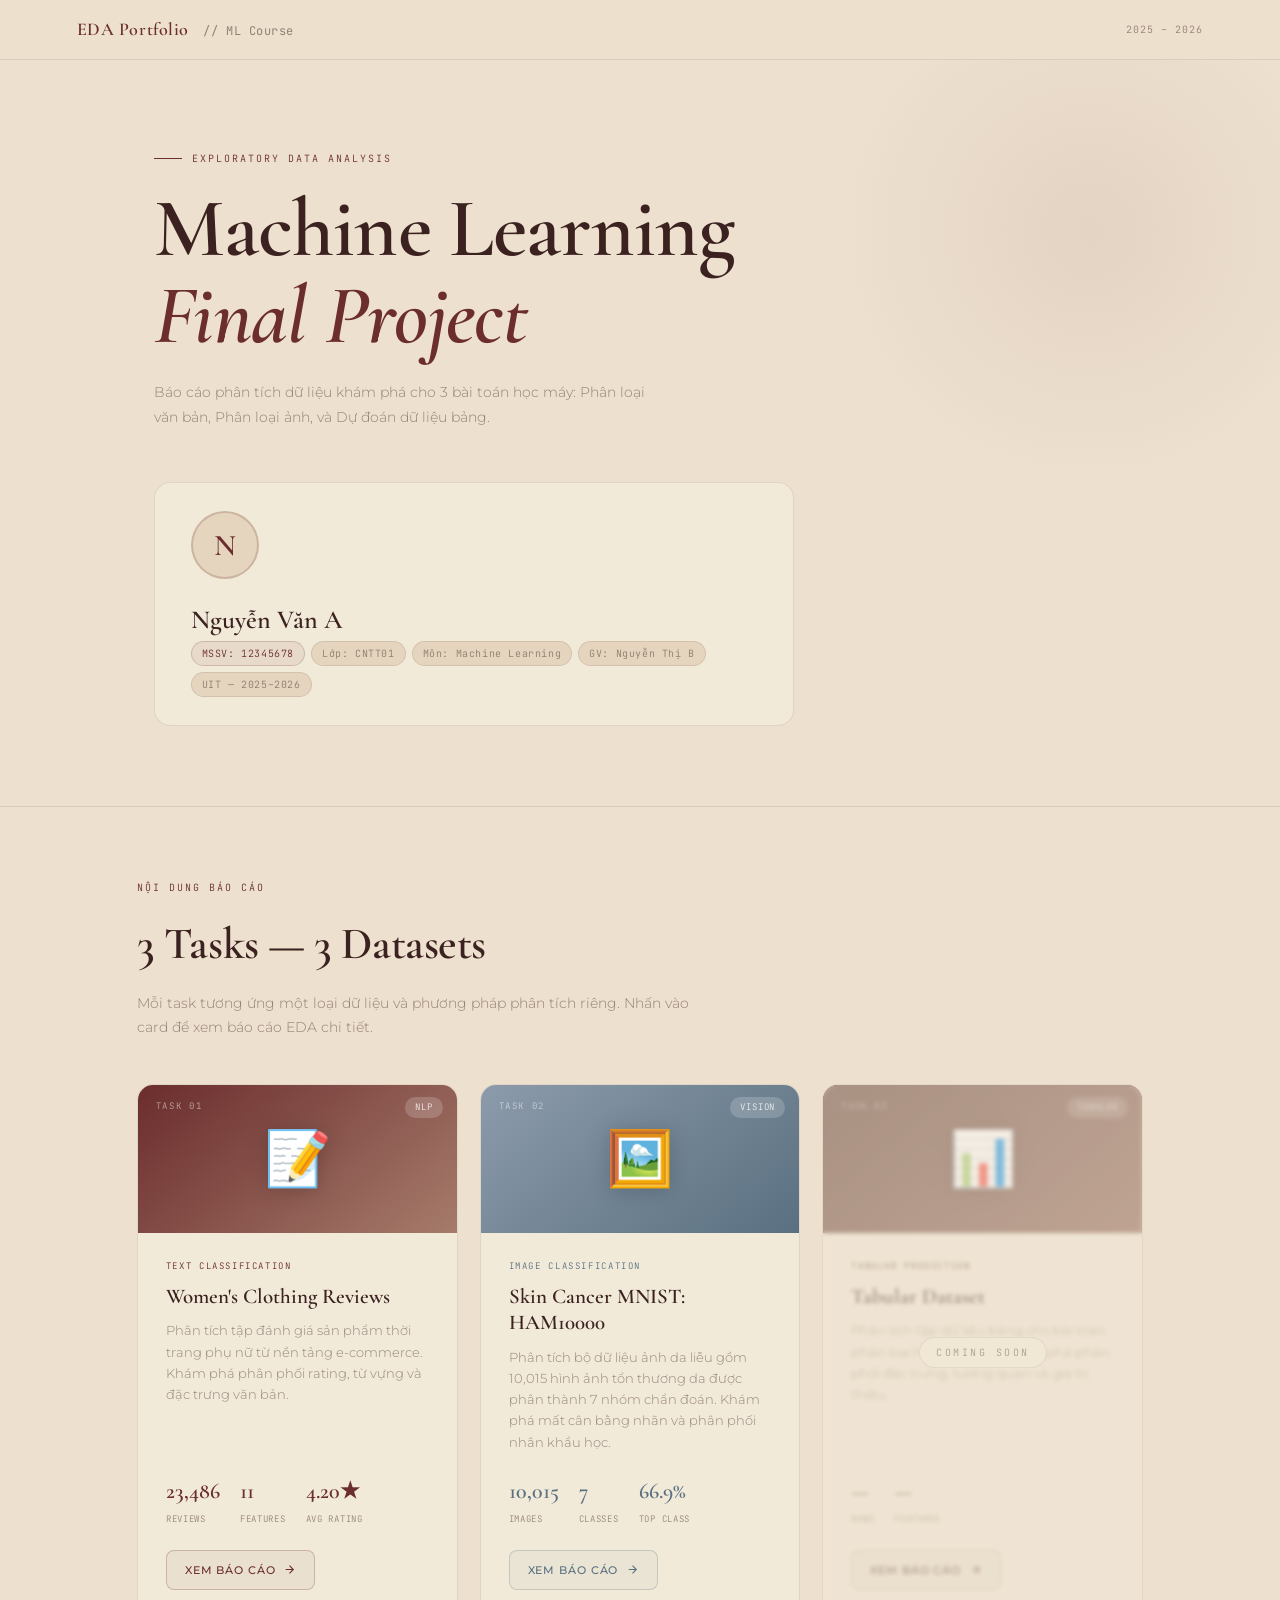
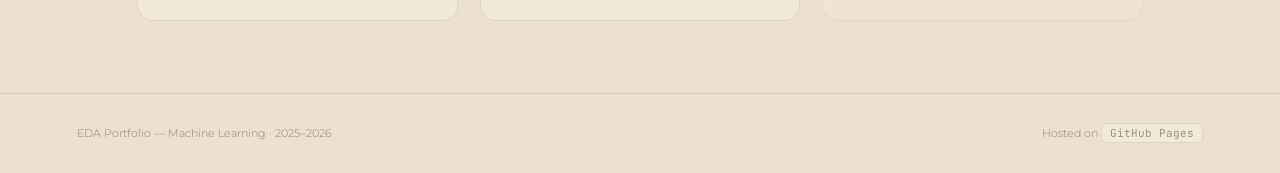
==== index.html @ 6ee8f8da "modified:   image.html 	modified:   index.html" ====
<!DOCTYPE html>
<html lang="en">
<head>
<meta charset="UTF-8"/>
<meta name="viewport" content="width=device-width, initial-scale=1.0"/>
<title>EDA Portfolio — Machine Learning</title>
<link href="https://fonts.googleapis.com/css2?family=Montserrat:ital,wght@0,300;0,400;0,500;0,600;0,700;1,400&family=Cormorant+Garamond:ital,wght@0,400;0,600;1,400;1,600&family=JetBrains+Mono:wght@400;500&display=swap" rel="stylesheet"/>
<style>
  :root {
    --bg: #EDE0CE;
    --surface: #E5D5BE;
    --card: #F2EAD9;
    --border: rgba(90,55,45,0.12);
    --accent: #6B2D2D;
    --accent2: #8C9BAB;
    --accent3: #5C3A2E;
    --accent4: #A67B6B;
    --text: #3B2220;
    --muted: rgba(59,34,32,0.5);
  }

  * { box-sizing: border-box; margin: 0; padding: 0; }

  body {
    background: var(--bg);
    color: var(--text);
    font-family: 'Montserrat', sans-serif;
    font-weight: 300;
    line-height: 1.7;
    min-height: 100vh;
    overflow-x: hidden;
  }

  /* HEADER */
  header {
    padding: 0 6vw;
    height: 60px;
    display: flex;
    align-items: center;
    justify-content: space-between;
    border-bottom: 1px solid var(--border);
    background: rgba(237,224,206,0.96);
    backdrop-filter: blur(10px);
    position: sticky; top: 0; z-index: 50;
  }
  .logo {
    font-family: 'Cormorant Garamond', serif;
    font-size: 18px;
    font-weight: 600;
    color: var(--accent);
    letter-spacing: 0.03em;
  }
  .logo span {
    font-weight: 400;
    color: var(--muted);
    font-size: 12px;
    margin-left: 10px;
    font-family: 'JetBrains Mono', monospace;
  }

  /* HERO */
  .hero {
    padding: 90px 6vw 80px;
    position: relative;
    overflow: hidden;
    border-bottom: 1px solid var(--border);
  }
  .hero::before {
    content: '';
    position: absolute; top: -80px; right: -60px;
    width: 500px; height: 500px;
    background: radial-gradient(circle, rgba(107,45,45,0.07) 0%, transparent 70%);
    pointer-events: none;
  }
  .eyebrow {
    font-family: 'JetBrains Mono', monospace;
    font-size: 10px;
    letter-spacing: 0.2em;
    color: var(--accent);
    text-transform: uppercase;
    margin-bottom: 18px;
    display: flex; align-items: center; gap: 10px;
  }
  .eyebrow::before { content: ''; width: 28px; height: 1px; background: var(--accent); }

  .hero h1 {
    font-family: 'Cormorant Garamond', serif;
    font-size: clamp(42px, 6.5vw, 88px);
    font-weight: 600;
    line-height: 1.05;
    letter-spacing: -0.01em;
    margin-bottom: 20px;
  }
  .hero h1 em { font-style: italic; color: var(--accent); }
  .hero-sub {
    font-size: 14px;
    color: var(--muted);
    max-width: 500px;
    margin-bottom: 52px;
    line-height: 1.8;
  }

  /* STUDENT CARD */
  .student-card {
    display: inline-flex;
    align-items: center;
    gap: 28px;
    background: var(--card);
    border: 1px solid var(--border);
    border-radius: 16px;
    padding: 28px 36px;
    flex-wrap: wrap;
    max-width: 640px;
  }
  .avatar {
    width: 68px; height: 68px;
    border-radius: 50%;
    background: var(--surface);
    border: 2px solid rgba(107,45,45,0.2);
    display: flex; align-items: center; justify-content: center;
    font-family: 'Cormorant Garamond', serif;
    font-size: 30px;
    font-weight: 600;
    color: var(--accent);
    flex-shrink: 0;
  }
  .student-info { display: flex; flex-direction: column; gap: 8px; }
  .student-name {
    font-family: 'Cormorant Garamond', serif;
    font-size: 26px;
    font-weight: 600;
    color: var(--text);
    line-height: 1;
  }
  .student-meta { display: flex; flex-wrap: wrap; gap: 6px; }
  .meta-tag {
    font-family: 'JetBrains Mono', monospace;
    font-size: 10px;
    letter-spacing: 0.06em;
    padding: 3px 10px;
    border-radius: 20px;
    background: var(--surface);
    border: 1px solid var(--border);
    color: var(--muted);
  }
  .meta-tag.hi { background: rgba(107,45,45,0.08); color: var(--accent); border-color: rgba(107,45,45,0.2); }

  /* LAYOUT */
  .wrap { max-width: 1160px; margin: 0 auto; padding: 0 6vw; }
  section { padding: 72px 0; }
  section + section { border-top: 1px solid var(--border); }

  .section-label {
    font-family: 'JetBrains Mono', monospace;
    font-size: 10px;
    letter-spacing: 0.2em;
    text-transform: uppercase;
    color: var(--accent);
    margin-bottom: 10px;
  }
  .section-title {
    font-family: 'Cormorant Garamond', serif;
    font-size: clamp(28px, 3.5vw, 46px);
    font-weight: 600;
    letter-spacing: -0.01em;
    margin-bottom: 10px;
  }
  .section-desc { font-size: 14px; color: var(--muted); max-width: 560px; margin-bottom: 44px; }

  /* TASK CARDS */
  .tasks-grid {
    display: grid;
    grid-template-columns: repeat(3, 1fr);
    gap: 22px;
  }
  @media(max-width: 900px) { .tasks-grid { grid-template-columns: 1fr; } }

  .task-card {
    background: var(--card);
    border: 1px solid var(--border);
    border-radius: 16px;
    overflow: hidden;
    text-decoration: none;
    color: inherit;
    display: flex;
    flex-direction: column;
    transition: transform .22s ease, box-shadow .22s ease, border-color .22s ease;
    position: relative;
  }
  .task-card:not(.soon):hover {
    transform: translateY(-5px);
    box-shadow: 0 20px 48px rgba(90,45,35,0.11);
    border-color: rgba(107,45,45,0.28);
  }

  .task-thumb {
    height: 148px;
    display: flex;
    align-items: center;
    justify-content: center;
    position: relative;
    overflow: hidden;
  }
  .task-card:nth-child(1) .task-thumb { background: linear-gradient(140deg, #6B2D2D 0%, #A67B6B 100%); }
  .task-card:nth-child(2) .task-thumb { background: linear-gradient(140deg, #8C9BAB 0%, #5a7080 100%); }
  .task-card:nth-child(3) .task-thumb { background: linear-gradient(140deg, #5C3A2E 0%, #8a6050 100%); }

  .task-icon { font-size: 54px; filter: drop-shadow(0 2px 10px rgba(0,0,0,0.18)); }
  .task-num {
    position: absolute; top: 14px; left: 18px;
    font-family: 'JetBrains Mono', monospace;
    font-size: 9px; letter-spacing: 0.18em;
    color: rgba(255,255,255,0.55); text-transform: uppercase;
  }
  .task-badge-th {
    position: absolute; top: 12px; right: 14px;
    font-family: 'JetBrains Mono', monospace;
    font-size: 9px; letter-spacing: 0.1em;
    padding: 3px 10px; border-radius: 20px;
    background: rgba(255,255,255,0.18);
    color: rgba(255,255,255,0.85);
    text-transform: uppercase;
  }

  .task-body { padding: 26px 28px 30px; flex: 1; display: flex; flex-direction: column; }

  .task-type {
    font-family: 'JetBrains Mono', monospace;
    font-size: 9px; letter-spacing: 0.18em;
    text-transform: uppercase;
    margin-bottom: 10px;
  }
  .task-card:nth-child(1) .task-type { color: var(--accent); }
  .task-card:nth-child(2) .task-type { color: #5a7080; }
  .task-card:nth-child(3) .task-type { color: var(--accent3); }

  .task-title {
    font-family: 'Cormorant Garamond', serif;
    font-size: 21px; font-weight: 600;
    margin-bottom: 10px; line-height: 1.25;
  }
  .task-desc {
    font-size: 12.5px; color: var(--muted);
    line-height: 1.7; flex: 1; margin-bottom: 20px;
  }
  .task-stats { display: flex; gap: 20px; flex-wrap: wrap; margin-bottom: 22px; }
  .tstat { display: flex; flex-direction: column; gap: 2px; }
  .tstat-val {
    font-family: 'Cormorant Garamond', serif;
    font-size: 22px; font-weight: 600;
  }
  .task-card:nth-child(1) .tstat-val { color: var(--accent); }
  .task-card:nth-child(2) .tstat-val { color: #5a7080; }
  .task-card:nth-child(3) .tstat-val { color: var(--accent3); }
  .tstat-lbl {
    font-size: 9px; color: var(--muted);
    letter-spacing: 0.08em; text-transform: uppercase;
    font-family: 'JetBrains Mono', monospace;
  }

  .task-cta {
    display: inline-flex; align-items: center; gap: 8px;
    font-size: 11px; font-weight: 500;
    letter-spacing: 0.08em; text-transform: uppercase;
    padding: 10px 18px; border-radius: 8px;
    transition: all .18s; align-self: flex-start;
  }
  .task-card:nth-child(1) .task-cta {
    color: var(--accent);
    border: 1px solid rgba(107,45,45,0.25);
    background: rgba(107,45,45,0.05);
  }
  .task-card:nth-child(1) .task-cta:hover { background: rgba(107,45,45,0.12); border-color: rgba(107,45,45,0.4); }
  .task-card:nth-child(2) .task-cta {
    color: #5a7080;
    border: 1px solid rgba(90,112,128,0.25);
    background: rgba(90,112,128,0.05);
  }
  .task-card:nth-child(3) .task-cta {
    color: var(--accent3);
    border: 1px solid rgba(92,58,46,0.25);
    background: rgba(92,58,46,0.05);
  }

  .task-cta svg { transition: transform .18s; }
  .task-card:hover .task-cta svg { transform: translateX(3px); }

  /* COMING SOON */
  .task-card.soon {
    opacity: 0.72;
    cursor: default;
    pointer-events: none;
  }
  .soon-overlay {
    position: absolute; inset: 0;
    display: flex; align-items: center; justify-content: center;
    background: rgba(237,224,206,0.35);
    backdrop-filter: blur(2px);
    z-index: 5;
  }
  .soon-label {
    font-family: 'JetBrains Mono', monospace;
    font-size: 10px; letter-spacing: 0.25em;
    color: var(--muted); text-transform: uppercase;
    padding: 6px 16px;
    border: 1px solid var(--border);
    border-radius: 20px;
    background: var(--card);
  }

  /* FOOTER */
  footer {
    border-top: 1px solid var(--border);
    padding: 30px 6vw;
    display: flex; justify-content: space-between; align-items: center;
    flex-wrap: wrap; gap: 10px;
    font-size: 11px; color: var(--muted);
  }
  footer code {
    font-family: 'JetBrains Mono', monospace;
    background: var(--card);
    padding: 2px 8px; border-radius: 4px;
    border: 1px solid var(--border);
  }
</style>
</head>
<body>

<!-- HEADER -->
<header>
  <div class="logo">EDA Portfolio <span>// ML Course</span></div>
  <div style="font-family:'JetBrains Mono',monospace;font-size:10px;color:var(--muted);letter-spacing:0.1em;">2025 – 2026</div>
</header>

<!-- HERO -->
<div class="hero">
  <div class="wrap">
    <div class="eyebrow">Exploratory Data Analysis</div>
    <h1>Machine Learning<br/><em>Final Project</em></h1>
    <p class="hero-sub">
      Báo cáo phân tích dữ liệu khám phá cho 3 bài toán học máy:
      Phân loại văn bản, Phân loại ảnh, và Dự đoán dữ liệu bảng.
    </p>

    <div class="student-card">
      <div class="avatar">N</div>
      <div class="student-info">
        <div class="student-name">Nguyễn Văn A</div>
        <div class="student-meta">
          <span class="meta-tag hi">MSSV: 12345678</span>
          <span class="meta-tag">Lớp: CNTT01</span>
          <span class="meta-tag">Môn: Machine Learning</span>
          <span class="meta-tag">GV: Nguyễn Thị B</span>
          <span class="meta-tag">UIT — 2025–2026</span>
        </div>
      </div>
    </div>
  </div>
</div>

<!-- TASKS -->
<section>
  <div class="wrap">
    <div class="section-label">Nội dung báo cáo</div>
    <h2 class="section-title">3 Tasks — 3 Datasets</h2>
    <p class="section-desc">
      Mỗi task tương ứng một loại dữ liệu và phương pháp phân tích riêng.
      Nhấn vào card để xem báo cáo EDA chi tiết.
    </p>

    <div class="tasks-grid">

      <!-- TASK 1: TEXT -->
      <a href="text.html" class="task-card">
        <div class="task-thumb">
          <span class="task-num">Task 01</span>
          <span class="task-badge-th">NLP</span>
          <span class="task-icon">📝</span>
        </div>
        <div class="task-body">
          <div class="task-type">Text Classification</div>
          <div class="task-title">Women's Clothing Reviews</div>
          <div class="task-desc">
            Phân tích tập đánh giá sản phẩm thời trang phụ nữ từ nền tảng e-commerce.
            Khám phá phân phối rating, từ vựng và đặc trưng văn bản.
          </div>
          <div class="task-stats">
            <div class="tstat"><span class="tstat-val">23,486</span><span class="tstat-lbl">Reviews</span></div>
            <div class="tstat"><span class="tstat-val">11</span><span class="tstat-lbl">Features</span></div>
            <div class="tstat"><span class="tstat-val">4.20★</span><span class="tstat-lbl">Avg Rating</span></div>
          </div>
          <span class="task-cta">
            Xem báo cáo
            <svg width="13" height="13" fill="none" stroke="currentColor" stroke-width="2" viewBox="0 0 24 24"><path d="M5 12h14M12 5l7 7-7 7"/></svg>
          </span>
        </div>
      </a>

      <!-- TASK 2: IMAGE -->
      <a href="image.html" class="task-card">
        <div class="task-thumb">
          <span class="task-num">Task 02</span>
          <span class="task-badge-th">Vision</span>
          <span class="task-icon">🖼️</span>
        </div>
        <div class="task-body">
          <div class="task-type">Image Classification</div>
          <div class="task-title">Skin Cancer MNIST: HAM10000</div>
          <div class="task-desc">
            Phân tích bộ dữ liệu ảnh da liễu gồm 10,015 hình ảnh tổn thương da
            được phân thành 7 nhóm chẩn đoán. Khám phá mất cân bằng nhãn và phân phối nhân khẩu học.
          </div>
          <div class="task-stats">
            <div class="tstat"><span class="tstat-val">10,015</span><span class="tstat-lbl">Images</span></div>
            <div class="tstat"><span class="tstat-val">7</span><span class="tstat-lbl">Classes</span></div>
            <div class="tstat"><span class="tstat-val">66.9%</span><span class="tstat-lbl">Top Class</span></div>
          </div>
          <span class="task-cta">
            Xem báo cáo
            <svg width="13" height="13" fill="none" stroke="currentColor" stroke-width="2" viewBox="0 0 24 24"><path d="M5 12h14M12 5l7 7-7 7"/></svg>
          </span>
        </div>
      </a>

      <!-- TASK 3: TABULAR -->
      <div class="task-card soon">
        <div class="soon-overlay"><span class="soon-label">Coming Soon</span></div>
        <div class="task-thumb">
          <span class="task-num">Task 03</span>
          <span class="task-badge-th">Tabular</span>
          <span class="task-icon">📊</span>
        </div>
        <div class="task-body">
          <div class="task-type">Tabular Prediction</div>
          <div class="task-title">Tabular Dataset</div>
          <div class="task-desc">
            Phân tích tập dữ liệu bảng cho bài toán phân loại hoặc hồi quy.
            Khám phá phân phối đặc trưng, tương quan và giá trị thiếu.
          </div>
          <div class="task-stats">
            <div class="tstat"><span class="tstat-val">—</span><span class="tstat-lbl">Rows</span></div>
            <div class="tstat"><span class="tstat-val">—</span><span class="tstat-lbl">Features</span></div>
          </div>
          <span class="task-cta">
            Xem báo cáo
            <svg width="13" height="13" fill="none" stroke="currentColor" stroke-width="2" viewBox="0 0 24 24"><path d="M5 12h14M12 5l7 7-7 7"/></svg>
          </span>
        </div>
      </div>

    </div>
  </div>
</section>

<!-- FOOTER -->
<footer>
  <span>EDA Portfolio — Machine Learning · 2025–2026</span>
  <span>Hosted on <code>GitHub Pages</code></span>
</footer>

</body>
</html>
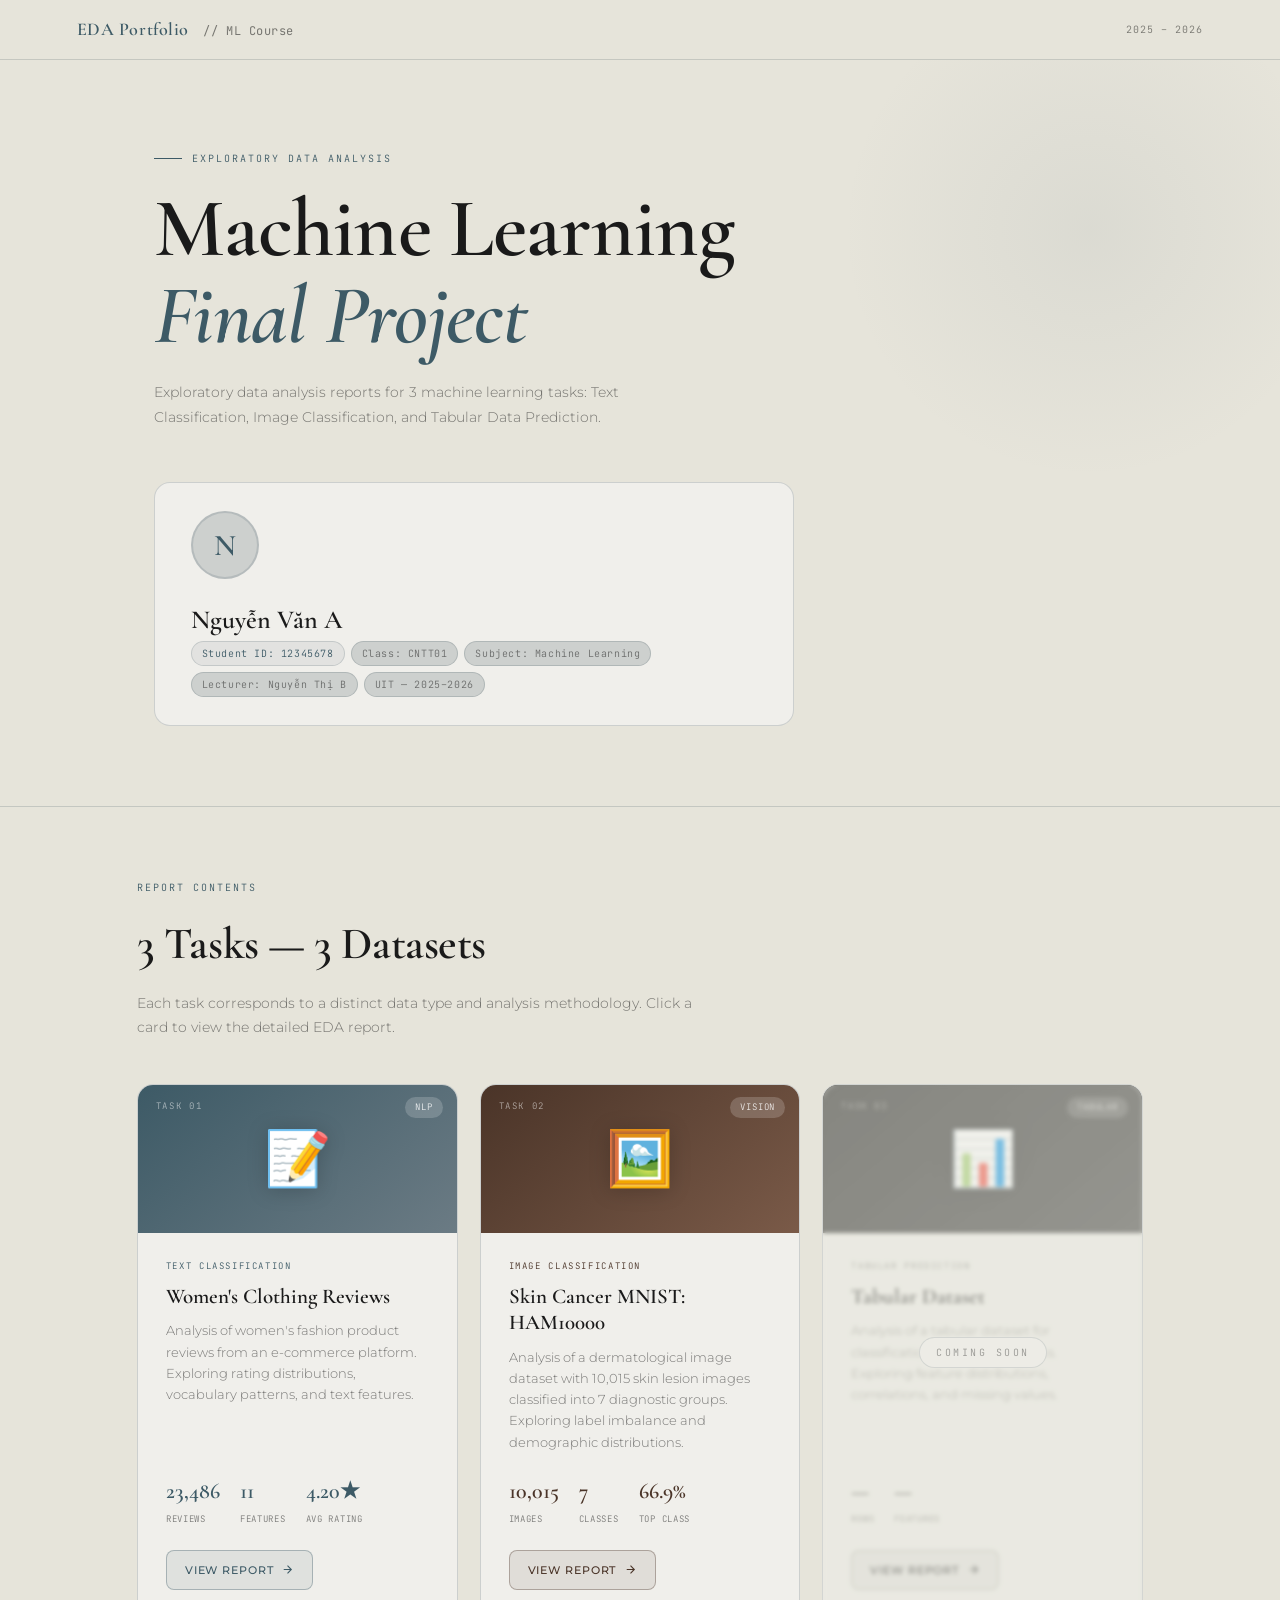
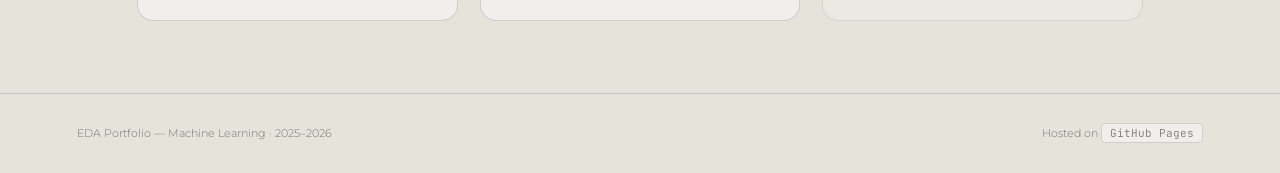
==== commit 46eb65a3: "modified:   image.html 	modified:   index.html 	modified:   text.html" ====
--- a/index.html
+++ b/index.html
@@ -7,16 +7,16 @@
 <link href="https://fonts.googleapis.com/css2?family=Montserrat:ital,wght@0,300;0,400;0,500;0,600;0,700;1,400&family=Cormorant+Garamond:ital,wght@0,400;0,600;1,400;1,600&family=JetBrains+Mono:wght@400;500&display=swap" rel="stylesheet"/>
 <style>
   :root {
-    --bg: #EDE0CE;
-    --surface: #E5D5BE;
-    --card: #F2EAD9;
-    --border: rgba(90,55,45,0.12);
-    --accent: #6B2D2D;
-    --accent2: #8C9BAB;
-    --accent3: #5C3A2E;
-    --accent4: #A67B6B;
-    --text: #3B2220;
-    --muted: rgba(59,34,32,0.5);
+    --bg: #E6E4DA;
+    --surface: #CDD0CE;
+    --card: #F0EFEB;
+    --border: rgba(60,80,90,0.2);
+    --accent: #3D5A66;
+    --accent2: #7A8A8A;
+    --accent3: #4A3428;
+    --accent4: #5E7A8A;
+    --text: #1A1A1A;
+    --muted: rgba(26,26,26,0.55);
   }
 
   * { box-sizing: border-box; margin: 0; padding: 0; }
@@ -39,7 +39,7 @@
     align-items: center;
     justify-content: space-between;
     border-bottom: 1px solid var(--border);
-    background: rgba(237,224,206,0.96);
+    background: rgba(230,228,218,0.96);
     backdrop-filter: blur(10px);
     position: sticky; top: 0; z-index: 50;
   }
@@ -69,7 +69,7 @@
     content: '';
     position: absolute; top: -80px; right: -60px;
     width: 500px; height: 500px;
-    background: radial-gradient(circle, rgba(107,45,45,0.07) 0%, transparent 70%);
+    background: radial-gradient(circle, rgba(107,123,132,0.09) 0%, transparent 70%);
     pointer-events: none;
   }
   .eyebrow {
@@ -116,7 +116,7 @@
     width: 68px; height: 68px;
     border-radius: 50%;
     background: var(--surface);
-    border: 2px solid rgba(107,45,45,0.2);
+    border: 2px solid rgba(107,123,132,0.25);
     display: flex; align-items: center; justify-content: center;
     font-family: 'Cormorant Garamond', serif;
     font-size: 30px;
@@ -143,7 +143,7 @@
     border: 1px solid var(--border);
     color: var(--muted);
   }
-  .meta-tag.hi { background: rgba(107,45,45,0.08); color: var(--accent); border-color: rgba(107,45,45,0.2); }
+  .meta-tag.hi { background: rgba(107,123,132,0.1); color: var(--accent); border-color: rgba(107,123,132,0.25); }
 
   /* LAYOUT */
   .wrap { max-width: 1160px; margin: 0 auto; padding: 0 6vw; }
@@ -189,8 +189,8 @@
   }
   .task-card:not(.soon):hover {
     transform: translateY(-5px);
-    box-shadow: 0 20px 48px rgba(90,45,35,0.11);
-    border-color: rgba(107,45,45,0.28);
+    box-shadow: 0 20px 48px rgba(60,80,90,0.18);
+    border-color: rgba(61,90,102,0.45);
   }
 
   .task-thumb {
@@ -201,9 +201,9 @@
     position: relative;
     overflow: hidden;
   }
-  .task-card:nth-child(1) .task-thumb { background: linear-gradient(140deg, #6B2D2D 0%, #A67B6B 100%); }
-  .task-card:nth-child(2) .task-thumb { background: linear-gradient(140deg, #8C9BAB 0%, #5a7080 100%); }
-  .task-card:nth-child(3) .task-thumb { background: linear-gradient(140deg, #5C3A2E 0%, #8a6050 100%); }
+  .task-card:nth-child(1) .task-thumb { background: linear-gradient(140deg, #3D5A66 0%, #6B7B84 100%); }
+  .task-card:nth-child(2) .task-thumb { background: linear-gradient(140deg, #4A3428 0%, #7a5a48 100%); }
+  .task-card:nth-child(3) .task-thumb { background: linear-gradient(140deg, #1A1A1A 0%, #3a3a3a 100%); }
 
   .task-icon { font-size: 54px; filter: drop-shadow(0 2px 10px rgba(0,0,0,0.18)); }
   .task-num {
@@ -231,8 +231,8 @@
     margin-bottom: 10px;
   }
   .task-card:nth-child(1) .task-type { color: var(--accent); }
-  .task-card:nth-child(2) .task-type { color: #5a7080; }
-  .task-card:nth-child(3) .task-type { color: var(--accent3); }
+  .task-card:nth-child(2) .task-type { color: var(--accent3); }
+  .task-card:nth-child(3) .task-type { color: var(--muted); }
 
   .task-title {
     font-family: 'Cormorant Garamond', serif;
@@ -250,8 +250,8 @@
     font-size: 22px; font-weight: 600;
   }
   .task-card:nth-child(1) .tstat-val { color: var(--accent); }
-  .task-card:nth-child(2) .tstat-val { color: #5a7080; }
-  .task-card:nth-child(3) .tstat-val { color: var(--accent3); }
+  .task-card:nth-child(2) .tstat-val { color: var(--accent3); }
+  .task-card:nth-child(3) .tstat-val { color: var(--text); }
   .tstat-lbl {
     font-size: 9px; color: var(--muted);
     letter-spacing: 0.08em; text-transform: uppercase;
@@ -267,19 +267,19 @@
   }
   .task-card:nth-child(1) .task-cta {
     color: var(--accent);
-    border: 1px solid rgba(107,45,45,0.25);
-    background: rgba(107,45,45,0.05);
-  }
-  .task-card:nth-child(1) .task-cta:hover { background: rgba(107,45,45,0.12); border-color: rgba(107,45,45,0.4); }
+    border: 1px solid rgba(61,90,102,0.35);
+    background: rgba(61,90,102,0.09);
+  }
+  .task-card:nth-child(1) .task-cta:hover { background: rgba(61,90,102,0.18); border-color: rgba(61,90,102,0.5); }
   .task-card:nth-child(2) .task-cta {
-    color: #5a7080;
-    border: 1px solid rgba(90,112,128,0.25);
-    background: rgba(90,112,128,0.05);
+    color: var(--accent3);
+    border: 1px solid rgba(74,52,40,0.35);
+    background: rgba(74,52,40,0.09);
   }
   .task-card:nth-child(3) .task-cta {
-    color: var(--accent3);
-    border: 1px solid rgba(92,58,46,0.25);
-    background: rgba(92,58,46,0.05);
+    color: var(--text);
+    border: 1px solid rgba(26,26,26,0.25);
+    background: rgba(26,26,26,0.06);
   }
 
   .task-cta svg { transition: transform .18s; }
@@ -294,7 +294,7 @@
   .soon-overlay {
     position: absolute; inset: 0;
     display: flex; align-items: center; justify-content: center;
-    background: rgba(237,224,206,0.35);
+    background: rgba(230,228,218,0.35);
     backdrop-filter: blur(2px);
     z-index: 5;
   }
@@ -338,8 +338,8 @@
     <div class="eyebrow">Exploratory Data Analysis</div>
     <h1>Machine Learning<br/><em>Final Project</em></h1>
     <p class="hero-sub">
-      Báo cáo phân tích dữ liệu khám phá cho 3 bài toán học máy:
-      Phân loại văn bản, Phân loại ảnh, và Dự đoán dữ liệu bảng.
+      Exploratory data analysis reports for 3 machine learning tasks:
+      Text Classification, Image Classification, and Tabular Data Prediction.
     </p>
 
     <div class="student-card">
@@ -347,10 +347,10 @@
       <div class="student-info">
         <div class="student-name">Nguyễn Văn A</div>
         <div class="student-meta">
-          <span class="meta-tag hi">MSSV: 12345678</span>
-          <span class="meta-tag">Lớp: CNTT01</span>
-          <span class="meta-tag">Môn: Machine Learning</span>
-          <span class="meta-tag">GV: Nguyễn Thị B</span>
+          <span class="meta-tag hi">Student ID: 12345678</span>
+          <span class="meta-tag">Class: CNTT01</span>
+          <span class="meta-tag">Subject: Machine Learning</span>
+          <span class="meta-tag">Lecturer: Nguyễn Thị B</span>
           <span class="meta-tag">UIT — 2025–2026</span>
         </div>
       </div>
@@ -361,11 +361,11 @@
 <!-- TASKS -->
 <section>
   <div class="wrap">
-    <div class="section-label">Nội dung báo cáo</div>
+    <div class="section-label">Report Contents</div>
     <h2 class="section-title">3 Tasks — 3 Datasets</h2>
     <p class="section-desc">
-      Mỗi task tương ứng một loại dữ liệu và phương pháp phân tích riêng.
-      Nhấn vào card để xem báo cáo EDA chi tiết.
+      Each task corresponds to a distinct data type and analysis methodology.
+      Click a card to view the detailed EDA report.
     </p>
 
     <div class="tasks-grid">
@@ -381,8 +381,8 @@
           <div class="task-type">Text Classification</div>
           <div class="task-title">Women's Clothing Reviews</div>
           <div class="task-desc">
-            Phân tích tập đánh giá sản phẩm thời trang phụ nữ từ nền tảng e-commerce.
-            Khám phá phân phối rating, từ vựng và đặc trưng văn bản.
+            Analysis of women's fashion product reviews from an e-commerce platform.
+            Exploring rating distributions, vocabulary patterns, and text features.
           </div>
           <div class="task-stats">
             <div class="tstat"><span class="tstat-val">23,486</span><span class="tstat-lbl">Reviews</span></div>
@@ -390,7 +390,7 @@
             <div class="tstat"><span class="tstat-val">4.20★</span><span class="tstat-lbl">Avg Rating</span></div>
           </div>
           <span class="task-cta">
-            Xem báo cáo
+            View Report
             <svg width="13" height="13" fill="none" stroke="currentColor" stroke-width="2" viewBox="0 0 24 24"><path d="M5 12h14M12 5l7 7-7 7"/></svg>
           </span>
         </div>
@@ -407,8 +407,8 @@
           <div class="task-type">Image Classification</div>
           <div class="task-title">Skin Cancer MNIST: HAM10000</div>
           <div class="task-desc">
-            Phân tích bộ dữ liệu ảnh da liễu gồm 10,015 hình ảnh tổn thương da
-            được phân thành 7 nhóm chẩn đoán. Khám phá mất cân bằng nhãn và phân phối nhân khẩu học.
+            Analysis of a dermatological image dataset with 10,015 skin lesion images
+            classified into 7 diagnostic groups. Exploring label imbalance and demographic distributions.
           </div>
           <div class="task-stats">
             <div class="tstat"><span class="tstat-val">10,015</span><span class="tstat-lbl">Images</span></div>
@@ -416,7 +416,7 @@
             <div class="tstat"><span class="tstat-val">66.9%</span><span class="tstat-lbl">Top Class</span></div>
           </div>
           <span class="task-cta">
-            Xem báo cáo
+            View Report
             <svg width="13" height="13" fill="none" stroke="currentColor" stroke-width="2" viewBox="0 0 24 24"><path d="M5 12h14M12 5l7 7-7 7"/></svg>
           </span>
         </div>
@@ -434,15 +434,15 @@
           <div class="task-type">Tabular Prediction</div>
           <div class="task-title">Tabular Dataset</div>
           <div class="task-desc">
-            Phân tích tập dữ liệu bảng cho bài toán phân loại hoặc hồi quy.
-            Khám phá phân phối đặc trưng, tương quan và giá trị thiếu.
+            Analysis of a tabular dataset for classification or regression tasks.
+            Exploring feature distributions, correlations, and missing values.
           </div>
           <div class="task-stats">
             <div class="tstat"><span class="tstat-val">—</span><span class="tstat-lbl">Rows</span></div>
             <div class="tstat"><span class="tstat-val">—</span><span class="tstat-lbl">Features</span></div>
           </div>
           <span class="task-cta">
-            Xem báo cáo
+            View Report
             <svg width="13" height="13" fill="none" stroke="currentColor" stroke-width="2" viewBox="0 0 24 24"><path d="M5 12h14M12 5l7 7-7 7"/></svg>
           </span>
         </div>
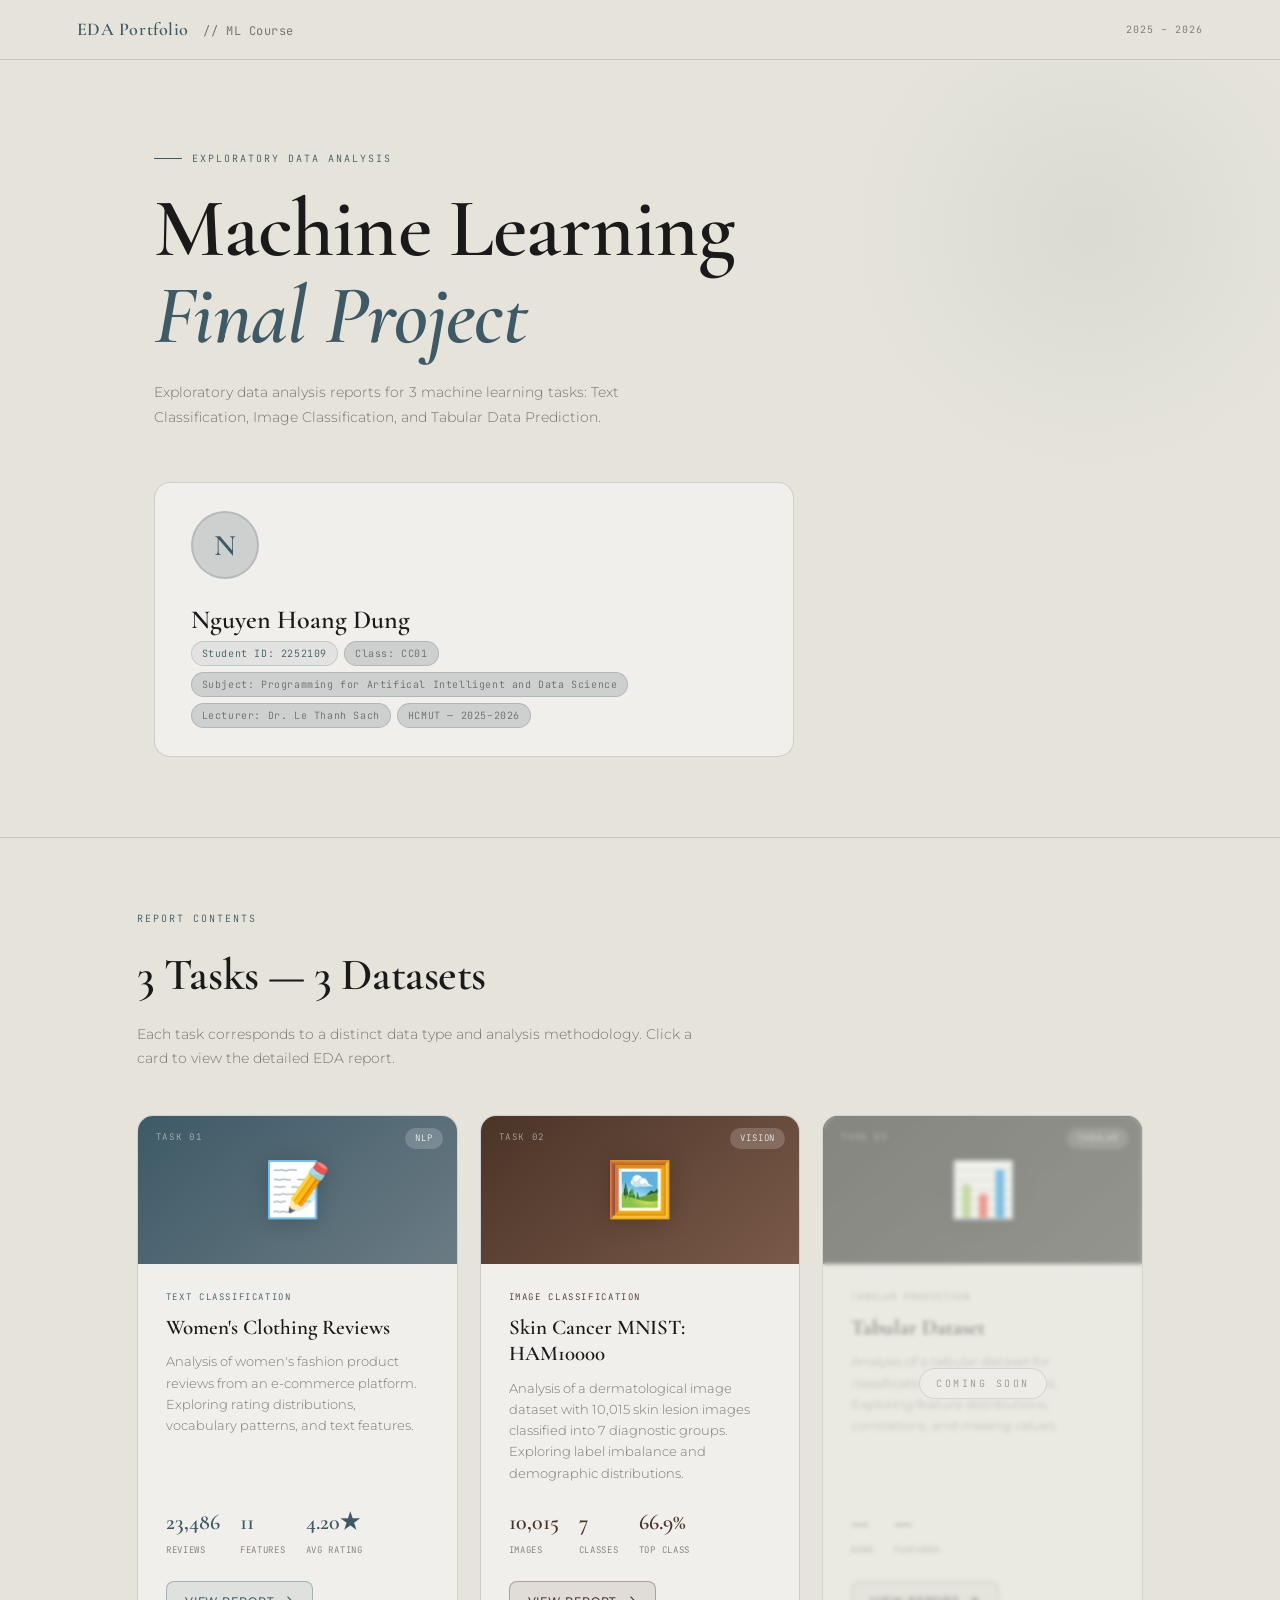
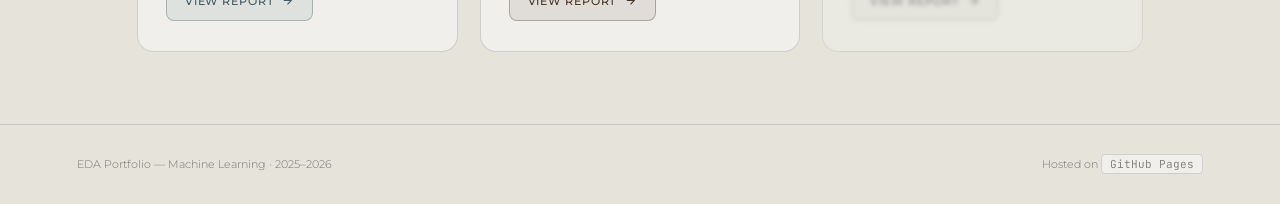
==== commit 4b3400ab: "modified:   index.html 	modified:   tabular.html" ====
--- a/index.html
+++ b/index.html
@@ -345,13 +345,13 @@
     <div class="student-card">
       <div class="avatar">N</div>
       <div class="student-info">
-        <div class="student-name">Nguyễn Văn A</div>
+        <div class="student-name">Nguyen Hoang Dung</div>
         <div class="student-meta">
-          <span class="meta-tag hi">Student ID: 12345678</span>
-          <span class="meta-tag">Class: CNTT01</span>
-          <span class="meta-tag">Subject: Machine Learning</span>
-          <span class="meta-tag">Lecturer: Nguyễn Thị B</span>
-          <span class="meta-tag">UIT — 2025–2026</span>
+          <span class="meta-tag hi">Student ID: 2252109</span>
+          <span class="meta-tag">Class: CC01</span>
+          <span class="meta-tag">Subject: Programming for Artifical Intelligent and Data Science</span>
+          <span class="meta-tag">Lecturer: Dr. Le Thanh Sach</span>
+          <span class="meta-tag">HCMUT — 2025–2026</span>
         </div>
       </div>
     </div>
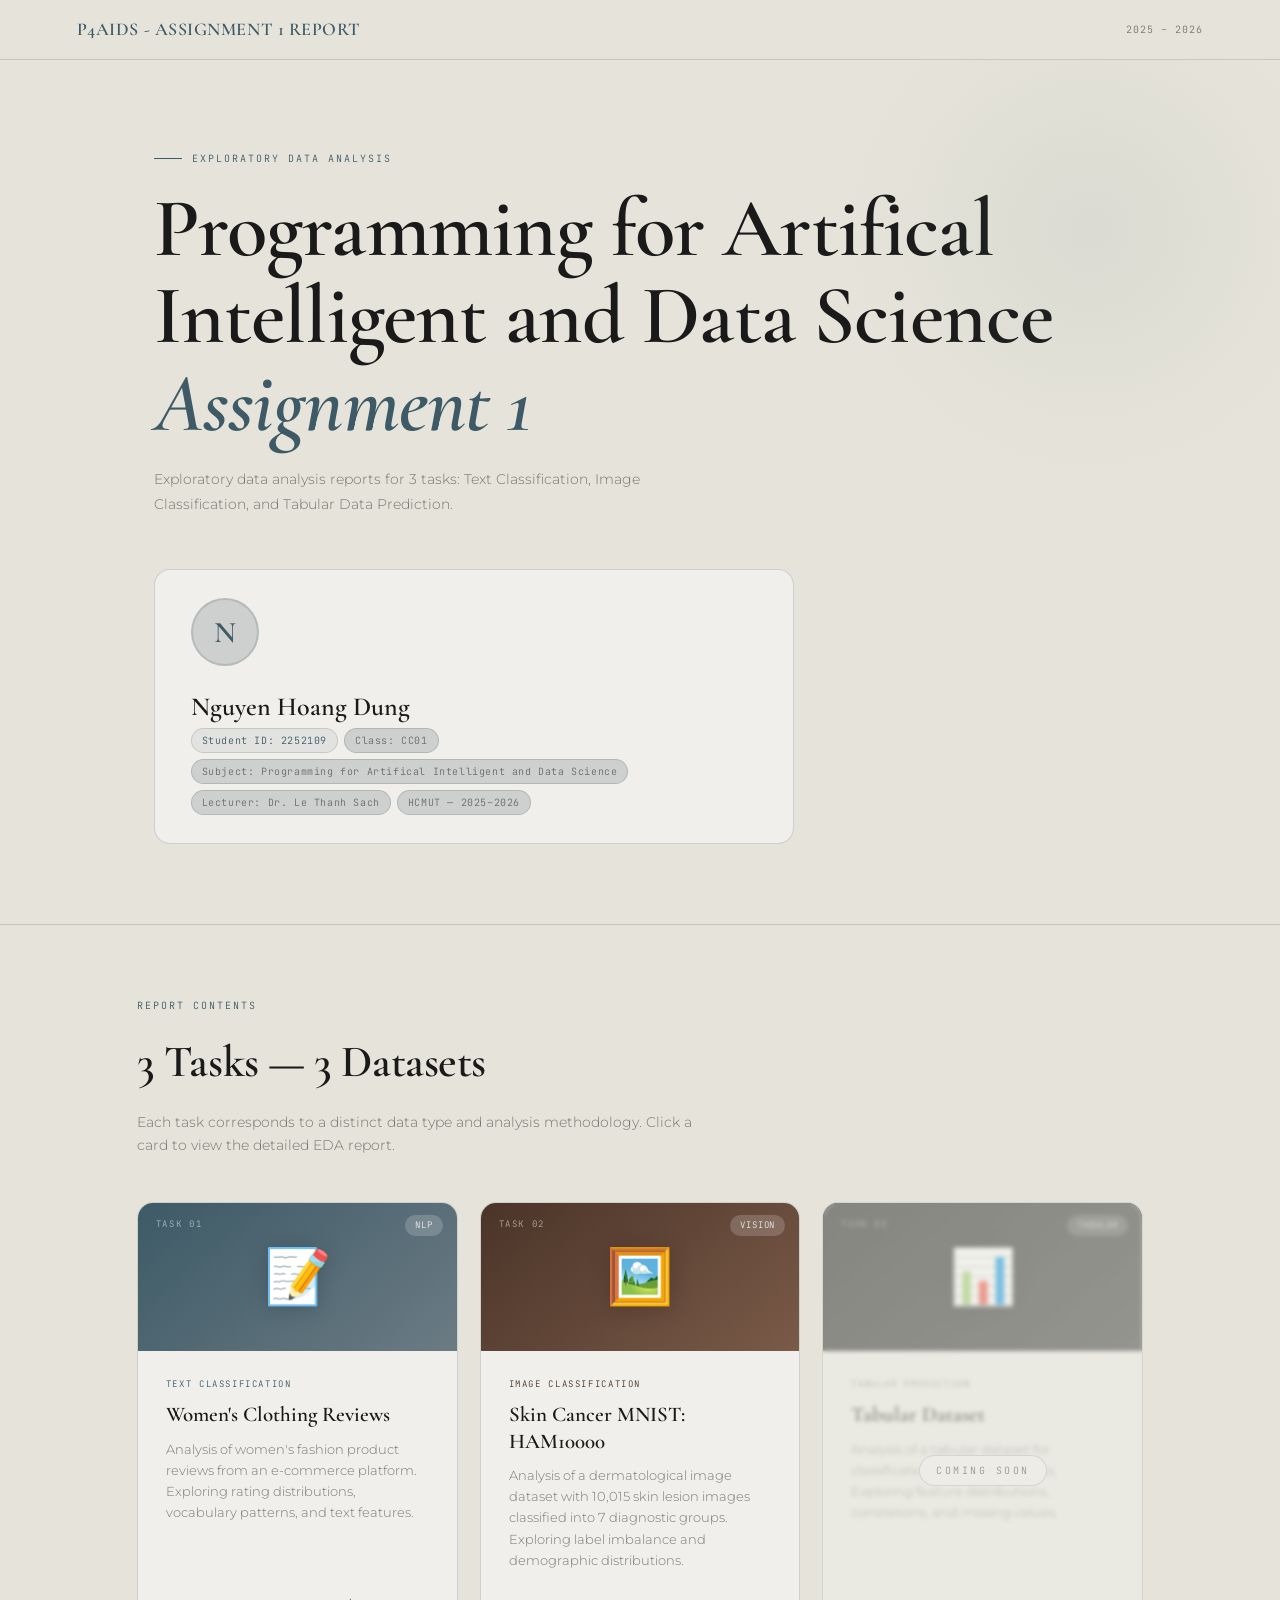
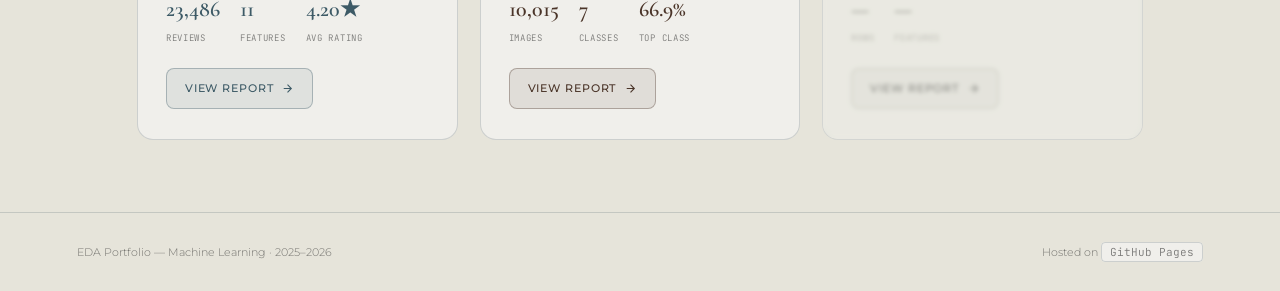
==== commit 445f57af: "Update index.html" ====
--- a/index.html
+++ b/index.html
@@ -3,7 +3,7 @@
 <head>
 <meta charset="UTF-8"/>
 <meta name="viewport" content="width=device-width, initial-scale=1.0"/>
-<title>EDA Portfolio — Machine Learning</title>
+<title>P4AIDS - Assignment 1</title>
 <link href="https://fonts.googleapis.com/css2?family=Montserrat:ital,wght@0,300;0,400;0,500;0,600;0,700;1,400&family=Cormorant+Garamond:ital,wght@0,400;0,600;1,400;1,600&family=JetBrains+Mono:wght@400;500&display=swap" rel="stylesheet"/>
 <style>
   :root {
@@ -328,7 +328,7 @@
 
 <!-- HEADER -->
 <header>
-  <div class="logo">EDA Portfolio <span>// ML Course</span></div>
+  <div class="logo">P4AIDS - ASSIGNMENT 1 REPORT</div>
   <div style="font-family:'JetBrains Mono',monospace;font-size:10px;color:var(--muted);letter-spacing:0.1em;">2025 – 2026</div>
 </header>
 
@@ -336,9 +336,9 @@
 <div class="hero">
   <div class="wrap">
     <div class="eyebrow">Exploratory Data Analysis</div>
-    <h1>Machine Learning<br/><em>Final Project</em></h1>
+    <h1>Programming for Artifical Intelligent and Data Science <br/><em>Assignment 1</em></h1>
     <p class="hero-sub">
-      Exploratory data analysis reports for 3 machine learning tasks:
+      Exploratory data analysis reports for 3 tasks:
       Text Classification, Image Classification, and Tabular Data Prediction.
     </p>
 
@@ -459,4 +459,4 @@
 </footer>
 
 </body>
-</html>+</html>
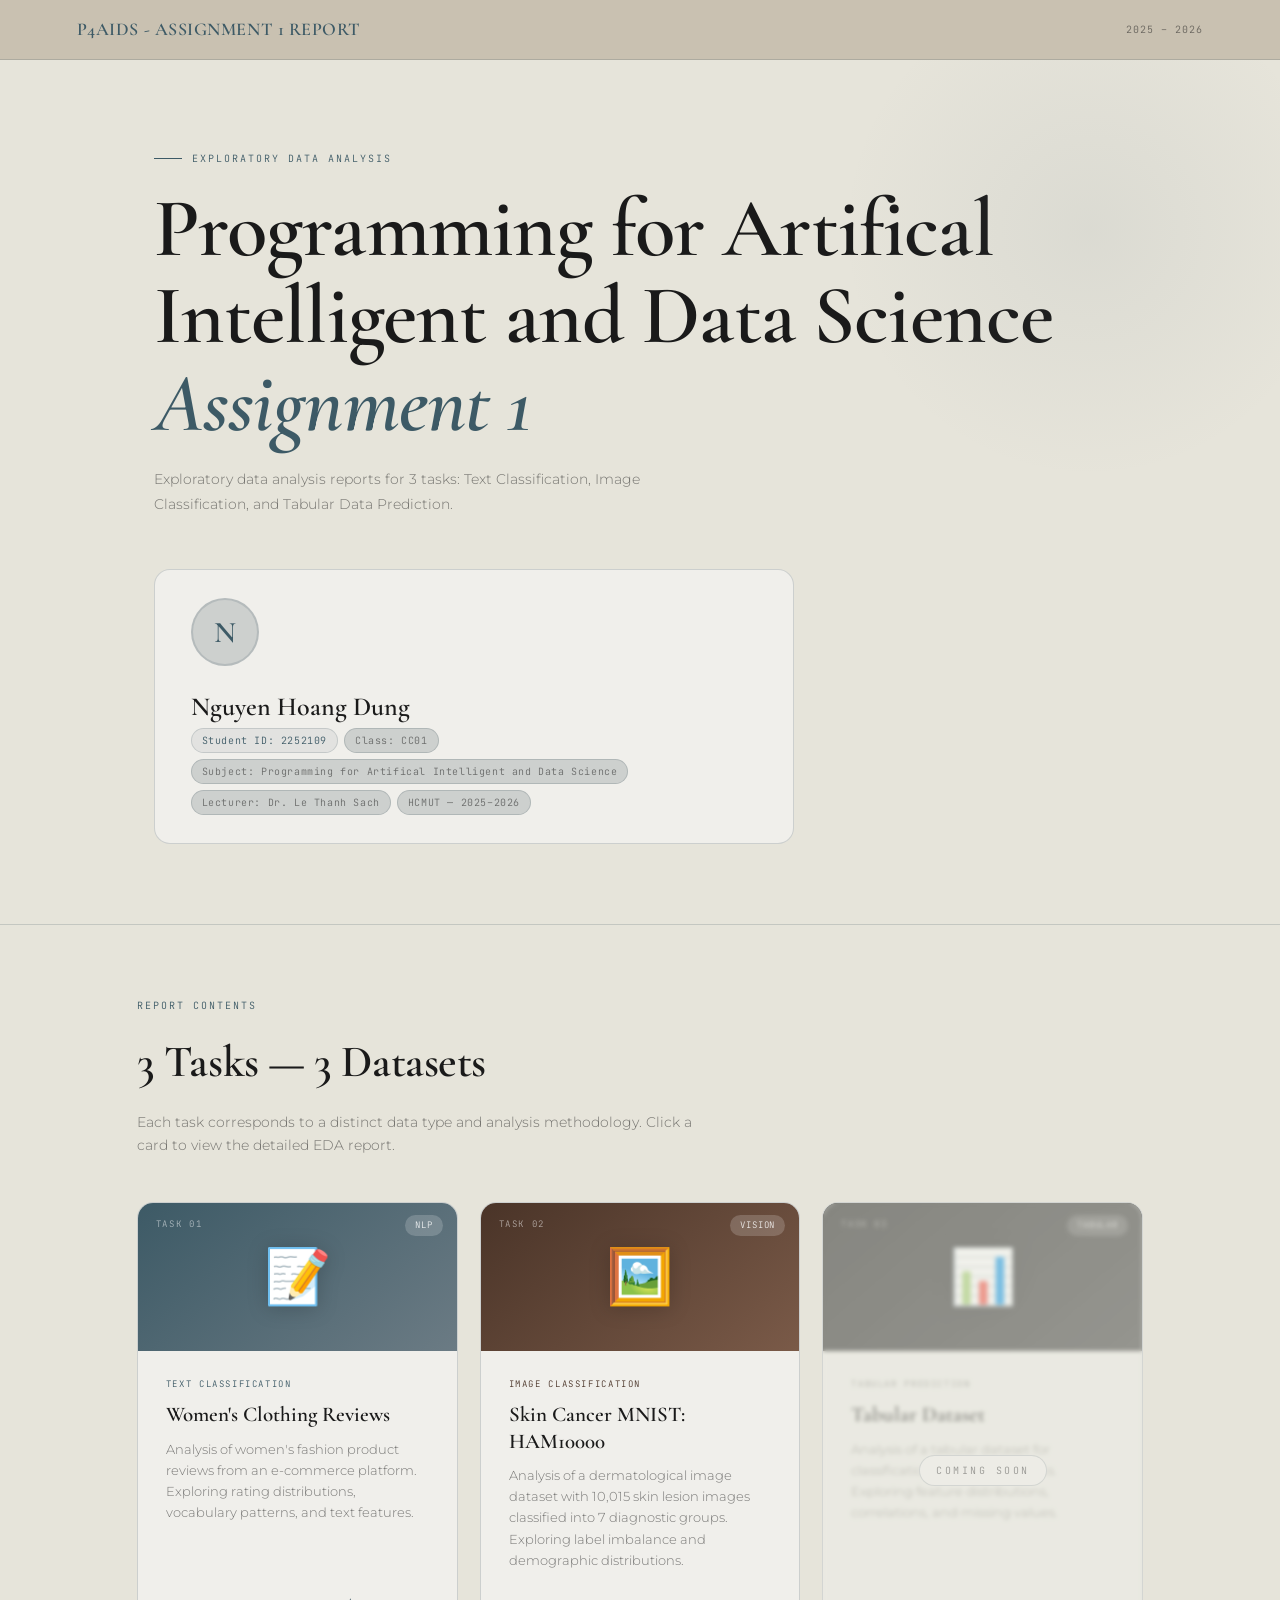
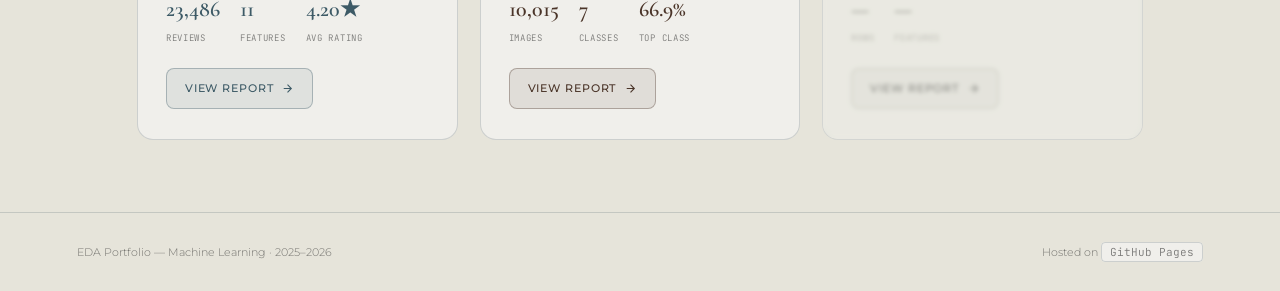
==== commit 0441b608: "Update index.html" ====
--- a/index.html
+++ b/index.html
@@ -39,7 +39,7 @@
     align-items: center;
     justify-content: space-between;
     border-bottom: 1px solid var(--border);
-    background: rgba(230,228,218,0.96);
+    background: rgba(201, 193, 177, 1);
     backdrop-filter: blur(10px);
     position: sticky; top: 0; z-index: 50;
   }
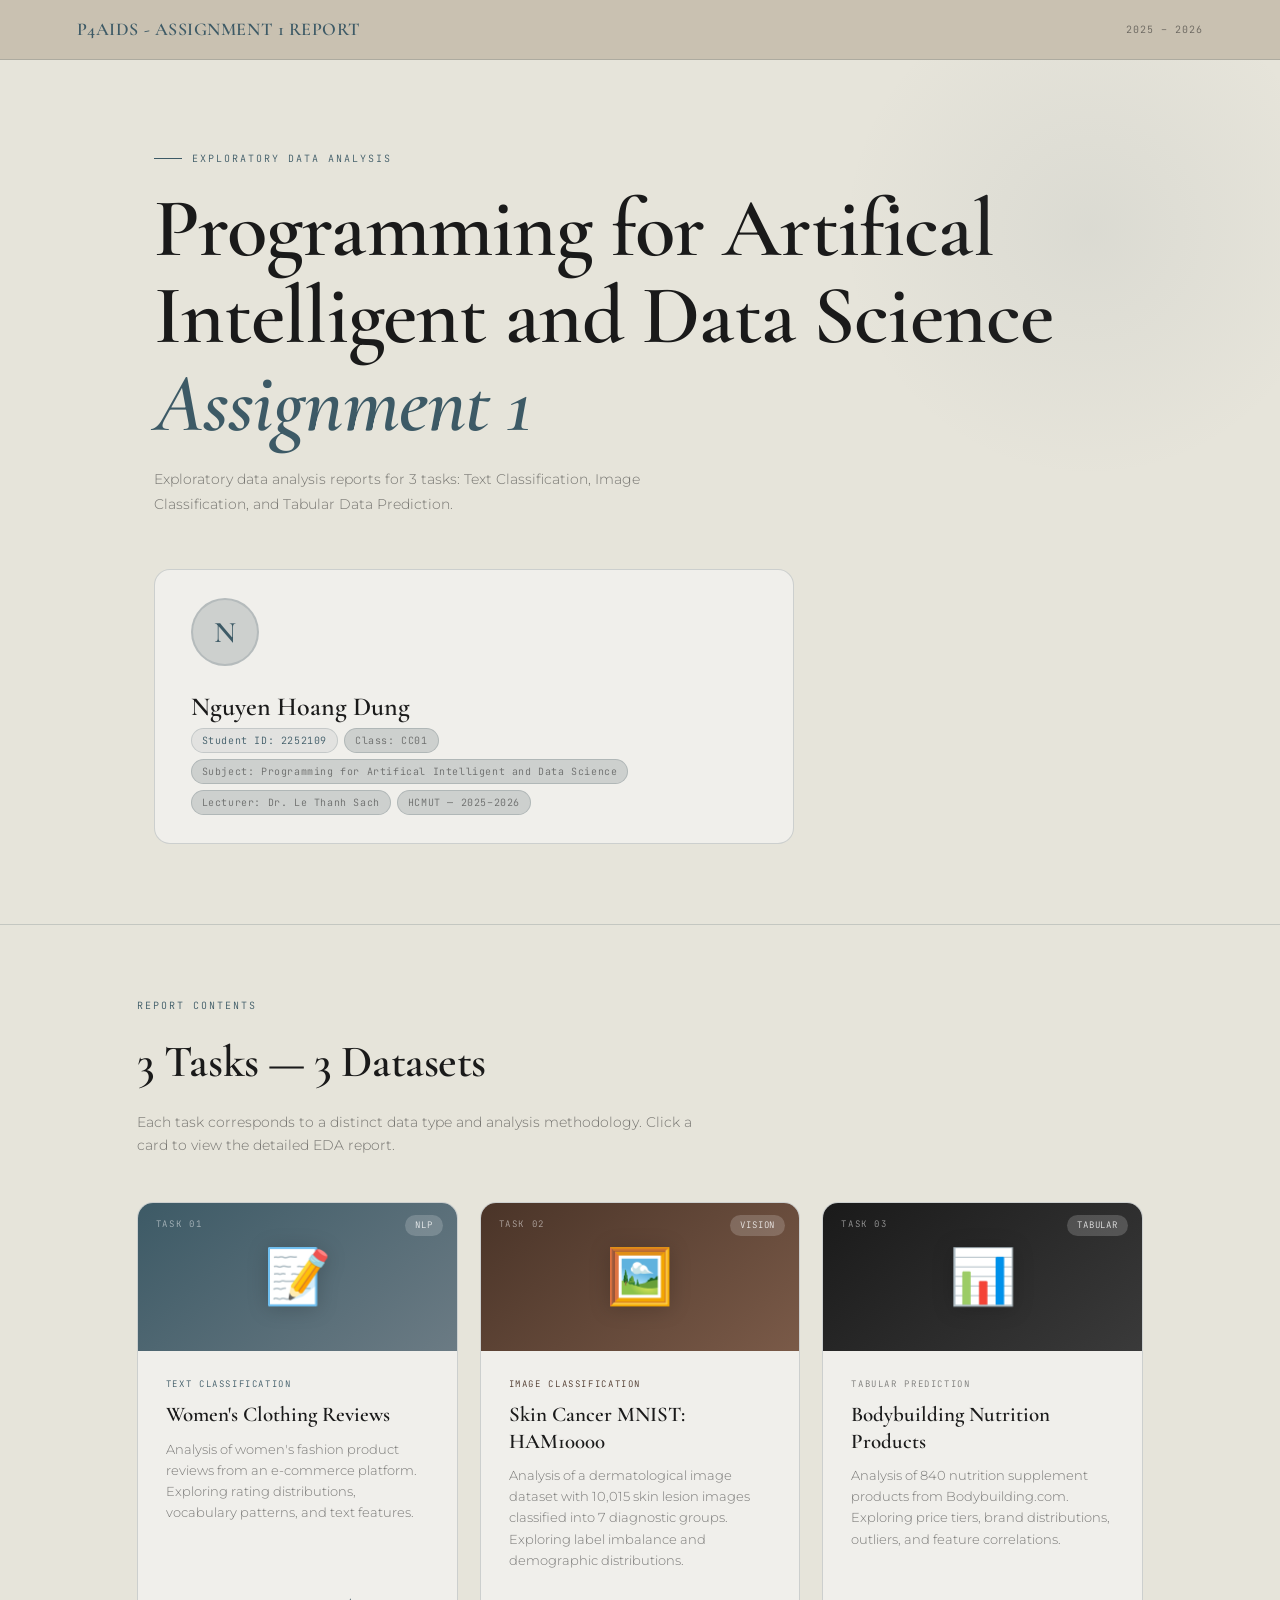
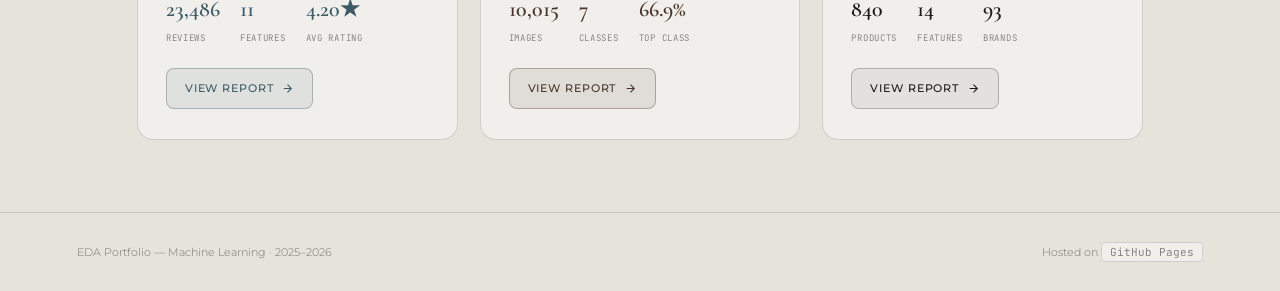
==== commit 686889a3: "modified:   index.html 	modified:   tabular.html 	modified:   text.html" ====
--- a/index.html
+++ b/index.html
@@ -423,8 +423,7 @@
       </a>
 
       <!-- TASK 3: TABULAR -->
-      <div class="task-card soon">
-        <div class="soon-overlay"><span class="soon-label">Coming Soon</span></div>
+      <a href="tabular.html" class="task-card">
         <div class="task-thumb">
           <span class="task-num">Task 03</span>
           <span class="task-badge-th">Tabular</span>
@@ -432,21 +431,22 @@
         </div>
         <div class="task-body">
           <div class="task-type">Tabular Prediction</div>
-          <div class="task-title">Tabular Dataset</div>
+          <div class="task-title">Bodybuilding Nutrition Products</div>
           <div class="task-desc">
-            Analysis of a tabular dataset for classification or regression tasks.
-            Exploring feature distributions, correlations, and missing values.
+            Analysis of 840 nutrition supplement products from Bodybuilding.com.
+            Exploring price tiers, brand distributions, outliers, and feature correlations.
           </div>
           <div class="task-stats">
-            <div class="tstat"><span class="tstat-val">—</span><span class="tstat-lbl">Rows</span></div>
-            <div class="tstat"><span class="tstat-val">—</span><span class="tstat-lbl">Features</span></div>
+            <div class="tstat"><span class="tstat-val">840</span><span class="tstat-lbl">Products</span></div>
+            <div class="tstat"><span class="tstat-val">14</span><span class="tstat-lbl">Features</span></div>
+            <div class="tstat"><span class="tstat-val">93</span><span class="tstat-lbl">Brands</span></div>
           </div>
           <span class="task-cta">
             View Report
             <svg width="13" height="13" fill="none" stroke="currentColor" stroke-width="2" viewBox="0 0 24 24"><path d="M5 12h14M12 5l7 7-7 7"/></svg>
           </span>
         </div>
-      </div>
+      </a>
 
     </div>
   </div>
@@ -459,4 +459,4 @@
 </footer>
 
 </body>
-</html>
+</html>
